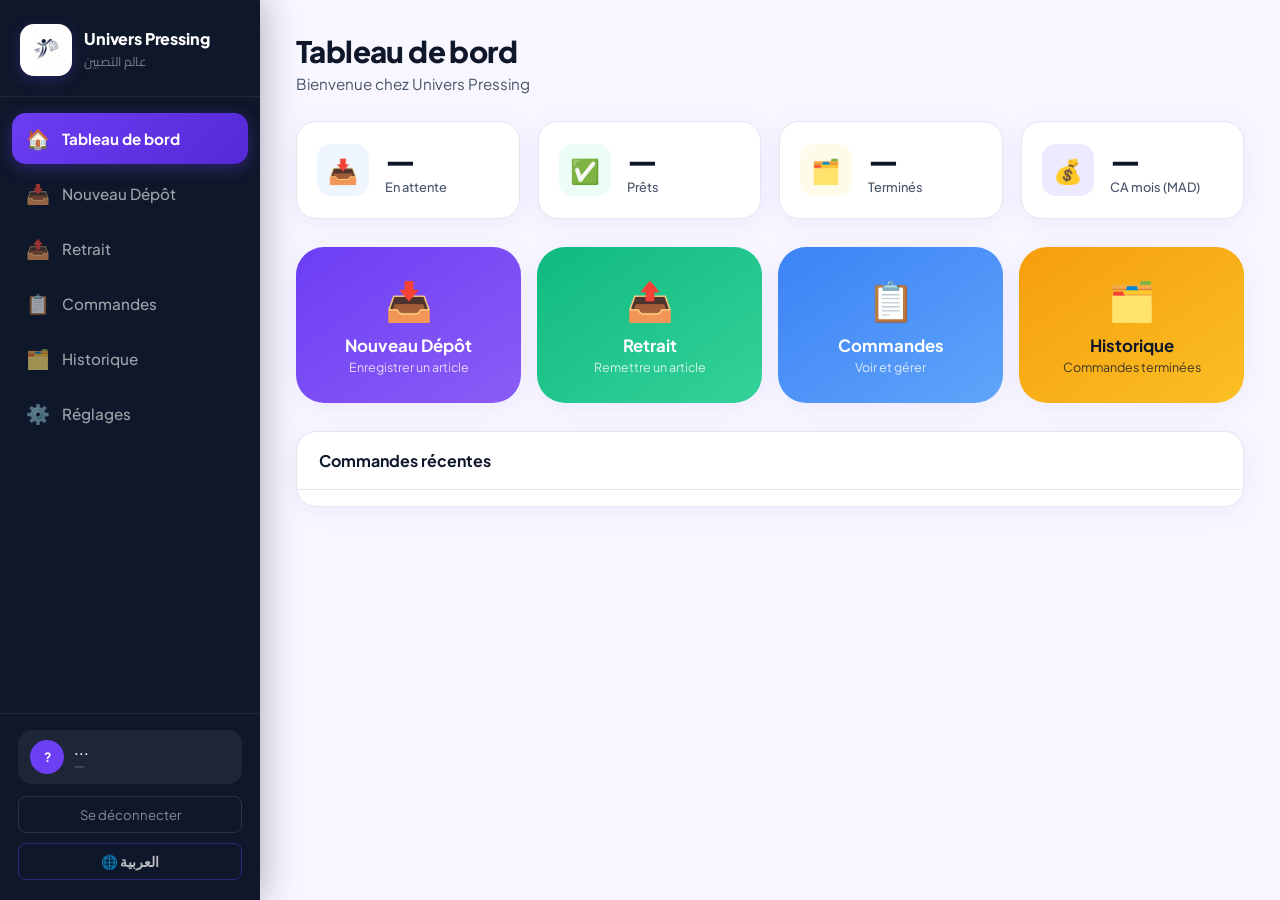
==== views/templates/index.html @ d04f37ff "fix structure" ====
<!DOCTYPE html>
<html lang="fr" dir="ltr">
<head>
<meta charset="UTF-8"/>
<meta name="viewport" content="width=device-width,initial-scale=1.0"/>
<title>Univers Pressing</title>
<link rel="preconnect" href="https://fonts.googleapis.com"/>
<link href="https://fonts.googleapis.com/css2?family=Plus+Jakarta+Sans:wght@400;500;600;700;800&family=Cairo:wght@400;600;700&display=swap" rel="stylesheet"/>
<link rel="stylesheet" href="/static/css/main.css"/>
</head>
<body>

<aside class="sidebar" id="sidebar">
  <div class="sidebar-brand">
    <div class="brand-logo">
      <img src="/static/images/logo.png" alt="Logo"/>
    </div>
    <div class="brand-texts">
      <span class="brand-name-fr">Univers Pressing</span>
      <span class="brand-name-ar">عالم التصبين</span>
    </div>
  </div>
  <nav class="sidebar-nav">
    <!-- Tableau de bord : gérant uniquement -->
    <button class="nav-btn active gerant-only" onclick="showPage('dashboard')" id="nav-dashboard">
      <span class="nav-icon">🏠</span>
      <span data-fr="Tableau de bord" data-ar="لوحة التحكم">Tableau de bord</span>
    </button>
    <!-- Opérations quotidiennes : tous -->
    <button class="nav-btn" onclick="showPage('deposit')" id="nav-deposit">
      <span class="nav-icon">📥</span>
      <span data-fr="Nouveau Dépôt" data-ar="إيداع جديد">Nouveau Dépôt</span>
    </button>
    <button class="nav-btn" onclick="showPage('pickup')" id="nav-pickup">
      <span class="nav-icon">📤</span>
      <span data-fr="Retrait" data-ar="استلام">Retrait</span>
    </button>
    <button class="nav-btn" onclick="showPage('orders')" id="nav-orders">
      <span class="nav-icon">📋</span>
      <span data-fr="Commandes" data-ar="الطلبات">Commandes</span>
    </button>
    <!-- Historique : gérant uniquement -->
    <button class="nav-btn gerant-only" onclick="showPage('history')" id="nav-history">
      <span class="nav-icon">🗂️</span>
      <span data-fr="Historique" data-ar="السجل">Historique</span>
    </button>
    <!-- Réglages : gérant uniquement -->
    <button class="nav-btn gerant-only" onclick="showPage('settings')" id="nav-settings">
      <span class="nav-icon">⚙️</span>
      <span data-fr="Réglages" data-ar="الإعدادات">Réglages</span>
    </button>
  </nav>
  <div class="sidebar-footer">
    <div class="user-badge">
      <div class="user-avatar" id="userAvatar">?</div>
      <div class="user-info">
        <div class="user-name" id="userName">...</div>
        <div class="user-role" id="userRole">—</div>
      </div>
    </div>
    <button class="btn-logout" onclick="doLogout()" data-fr="Se déconnecter" data-ar="تسجيل الخروج">Se déconnecter</button>
    <button class="lang-toggle" id="langToggle" onclick="toggleLang()">🌐 العربية</button>
  </div>
</aside>

<header class="mobile-header">
  <button class="hamburger" onclick="toggleSidebar()">☰</button>
  <div class="mobile-brand">
    <img src="/static/images/logo.png" alt="Logo"/>
    <span>Univers Pressing</span>
  </div>
  <button style="background:none;border:none;font-size:1.2rem;cursor:pointer" onclick="toggleLang()">🌐</button>
</header>

<main class="main-content">

  <!-- ══ DASHBOARD (gérant uniquement) ══ -->
  <section class="page active" id="page-dashboard">
    <div class="page-header">
      <h1 data-fr="Tableau de bord" data-ar="لوحة التحكم">Tableau de bord</h1>
      <p class="page-subtitle" data-fr="Bienvenue chez Univers Pressing" data-ar="مرحباً بكم في عالم التصبين">Bienvenue chez Univers Pressing</p>
    </div>
    <div class="stats-grid">
      <div class="stat-card s-blue">
        <div class="stat-icon-wrap">📥</div>
        <div><div class="stat-value" id="stat-received">—</div><div class="stat-label" data-fr="En attente" data-ar="قيد الانتظار">En attente</div></div>
      </div>
      <div class="stat-card s-green">
        <div class="stat-icon-wrap">✅</div>
        <div><div class="stat-value" id="stat-ready">—</div><div class="stat-label" data-fr="Prêts" data-ar="جاهز">Prêts</div></div>
      </div>
      <div class="stat-card s-amber">
        <div class="stat-icon-wrap">🗂️</div>
        <div><div class="stat-value" id="stat-completed">—</div><div class="stat-label" data-fr="Terminés" data-ar="مكتمل">Terminés</div></div>
      </div>
      <div class="stat-card s-purple">
        <div class="stat-icon-wrap">💰</div>
        <div><div class="stat-value" id="stat-revenue">—</div><div class="stat-label" data-fr="CA mois (MAD)" data-ar="إيرادات الشهر">CA mois (MAD)</div></div>
      </div>
    </div>
    <div class="dashboard-actions">
      <button class="action-card ac-purple" onclick="showPage('deposit')">
        <span class="action-icon">📥</span>
        <div class="action-label" data-fr="Nouveau Dépôt" data-ar="إيداع جديد">Nouveau Dépôt</div>
        <div class="action-sub" data-fr="Enregistrer un article" data-ar="تسجيل قطعة">Enregistrer un article</div>
      </button>
      <button class="action-card ac-green" onclick="showPage('pickup')">
        <span class="action-icon">📤</span>
        <div class="action-label" data-fr="Retrait" data-ar="استلام">Retrait</div>
        <div class="action-sub" data-fr="Remettre un article" data-ar="تسليم قطعة">Remettre un article</div>
      </button>
      <button class="action-card ac-blue" onclick="showPage('orders')">
        <span class="action-icon">📋</span>
        <div class="action-label" data-fr="Commandes" data-ar="الطلبات">Commandes</div>
        <div class="action-sub" data-fr="Voir et gérer" data-ar="عرض وإدارة">Voir et gérer</div>
      </button>
      <button class="action-card ac-amber" onclick="showPage('history')">
        <span class="action-icon">🗂️</span>
        <div class="action-label" data-fr="Historique" data-ar="السجل">Historique</div>
        <div class="action-sub" data-fr="Commandes terminées" data-ar="المكتملة">Commandes terminées</div>
      </button>
    </div>
    <div class="section-card">
      <div class="section-card-header">
        <h2 data-fr="Commandes récentes" data-ar="الطلبات الأخيرة">Commandes récentes</h2>
      </div>
      <div id="recentList" style="padding:8px 8px"></div>
    </div>
  </section>

  <!-- ══ DEPOT ══ -->
  <section class="page" id="page-deposit">
    <div class="page-header">
      <h1 data-fr="Nouveau Dépôt" data-ar="إيداع جديد">Nouveau Dépôt</h1>
      <p class="page-subtitle" data-fr="Enregistrer un article client" data-ar="تسجيل قطعة ملابس">Enregistrer un article client</p>
    </div>
    <div class="form-card">
      <form id="depositForm" enctype="multipart/form-data">
        <div class="form-section">
          <div class="form-section-title"><div class="section-badge">👤</div><span data-fr="Informations client" data-ar="معلومات الزبون">Informations client</span></div>
          <div class="form-grid">
            <div class="form-group">
              <label data-fr="Nom du client *" data-ar="اسم الزبون *">Nom du client *</label>
              <input type="text" name="customer_name" class="form-input" placeholder="Ex: Mohammed Alami" required/>
            </div>
            <div class="form-group">
              <label data-fr="Téléphone *" data-ar="رقم الهاتف *">Téléphone *</label>
              <input type="tel" name="customer_phone" class="form-input" placeholder="06 XX XX XX XX" required/>
            </div>
          </div>
        </div>
        <div class="form-section">
          <div class="form-section-title"><div class="section-badge">👔</div><span data-fr="Article et service" data-ar="القطعة ونوع الخدمة">Article et service</span></div>
          <div class="form-grid">
            <div class="form-group">
              <label data-fr="Type d'article *" data-ar="نوع القطعة *">Type d'article *</label>
              <select name="article_type" id="articleSelect" class="form-input" required onchange="updatePrice()">
                <option value="">-- Choisir l'article --</option>
              </select>
            </div>
            <div class="form-group">
              <label data-fr="Type de service *" data-ar="نوع الخدمة *">Type de service *</label>
              <select name="service_type" id="serviceSelect" class="form-input" required onchange="updatePrice()">
                <option value="">-- Choisir le service --</option>
              </select>
            </div>
          </div>
          <div class="price-display" id="priceDisplay" style="display:none">
            <span style="font-size:.85rem;color:var(--text-mid);font-weight:600" data-fr="Prix catalogue:" data-ar="السعر:">Prix catalogue:</span>
            <span class="price-value" id="catalogPrice">—</span>
          </div>
          <div class="form-group" style="margin-top:12px">
            <label class="toggle-label">
              <span data-fr="Article de haute valeur ?" data-ar="قطعة ذات قيمة عالية؟">Article de haute valeur ?</span>
              <div class="toggle-switch">
                <input type="checkbox" name="is_high_value" value="1" id="highValueToggle" onchange="toggleHighValue()"/>
                <span class="toggle-slider"></span>
              </div>
            </label>
          </div>
          <div class="form-group" id="manualPriceGroup" style="display:none">
            <label data-fr="Prix personnalisé (MAD)" data-ar="سعر مخصص">Prix personnalisé (MAD)</label>
            <input type="number" name="final_price" id="finalPriceInput" class="form-input" step="0.50" min="0"/>
            <input type="hidden" name="price_overridden" id="priceOverrideHidden" value="0"/>
            <p class="form-hint" data-fr="Prix manuel — catalogue ignoré" data-ar="سعر يدوي">Prix manuel — catalogue ignoré</p>
          </div>
        </div>
        <div class="form-section">
          <div class="form-section-title"><div class="section-badge">📅</div><span data-fr="Dates" data-ar="التواريخ">Dates</span></div>
          <div class="form-grid">
            <div class="form-group">
              <label data-fr="Date de dépôt *" data-ar="تاريخ الاستلام *">Date de dépôt *</label>
              <input type="date" name="deposit_date" id="depositDate" class="form-input" required/>
            </div>
            <div class="form-group">
              <label data-fr="Date prévue de retrait *" data-ar="تاريخ التسليم *">Date prévue de retrait *</label>
              <input type="date" name="expected_pickup_date" id="pickupDateInput" class="form-input" required/>
            </div>
          </div>
        </div>
        <div class="form-section">
          <div class="form-section-title"><div class="section-badge">🤝</div><span data-fr="Personne autorisée" data-ar="الشخص المفوّض">Personne autorisée</span></div>
          <div class="form-grid">
            <div class="form-group">
              <label data-fr="Nom (optionnel)" data-ar="الاسم (اختياري)">Nom (optionnel)</label>
              <input type="text" name="authorized_person_name" class="form-input" placeholder="Ex: Fatima"/>
            </div>
            <div class="form-group">
              <label data-fr="Relation" data-ar="صلة القرابة">Relation</label>
              <input type="text" name="authorized_person_relation" class="form-input" placeholder="Ex: Épouse, Fils..."/>
            </div>
          </div>
        </div>
        <div class="form-section">
          <div class="form-section-title"><div class="section-badge">📷</div><span data-fr="Photo de l'article" data-ar="صورة القطعة">Photo de l'article</span></div>
          <div class="photo-upload-area" onclick="document.getElementById('photoInput').click()">
            <span class="photo-upload-icon" id="photoIcon">📷</span>
            <p id="photoText" data-fr="Cliquer pour ajouter une photo (optionnel)" data-ar="اضغط لإضافة صورة">Cliquer pour ajouter une photo (optionnel)</p>
            <img id="photoPreview" src="" style="display:none;max-width:100%;max-height:180px;border-radius:10px;margin-top:10px"/>
          </div>
          <input type="file" id="photoInput" name="article_photo" accept="image/*" capture="environment" style="display:none" onchange="previewPhoto(this)"/>
        </div>
        <div class="form-section">
          <div class="form-group">
            <label data-fr="Notes / Observations" data-ar="ملاحظات">Notes / Observations</label>
            <textarea name="notes" class="form-input" rows="3" placeholder="Taches, couleur, instructions spéciales..."></textarea>
          </div>
        </div>
        <button type="submit" class="btn btn-primary btn-lg btn-full" id="submitBtn">
          <span data-fr="Enregistrer le Dépôt" data-ar="حفظ الإيداع">Enregistrer le Dépôt</span>
        </button>
      </form>
    </div>
  </section>

  <!-- ══ RETRAIT ══ -->
  <section class="page" id="page-pickup">
    <div class="page-header">
      <h1 data-fr="Retrait d'article" data-ar="استلام قطعة">Retrait d'article</h1>
      <p class="page-subtitle" data-fr="Entrez le code de retrait" data-ar="أدخل رمز الاستلام">Entrez le code de retrait</p>
    </div>
    <div class="form-card" style="max-width:580px">
      <div style="display:flex;gap:12px">
        <input type="text" id="pickupCodeField" class="pickup-code-field" placeholder="AB12CD" maxlength="6" oninput="this.value=this.value.toUpperCase()"/>
        <button class="btn btn-primary btn-lg" onclick="lookupPickup()" data-fr="Rechercher" data-ar="بحث">Rechercher</button>
      </div>
    </div>
    <div id="pickupResult" style="margin-top:20px"></div>
  </section>

  <!-- ══ COMMANDES ══ -->
  <section class="page" id="page-orders">
    <div class="page-header">
      <div class="page-header-row">
        <div>
          <h1 data-fr="Commandes actives" data-ar="الطلبات النشطة">Commandes actives</h1>
          <p class="page-subtitle" data-fr="Reçues et prêtes" data-ar="المستلمة والجاهزة">Reçues et prêtes</p>
        </div>
        <input type="text" class="search-input" placeholder="🔍 Rechercher..." oninput="searchOrders(this.value)"/>
      </div>
      <div class="filter-tabs">
        <button class="filter-tab active" onclick="filterOrders('all',this)" data-fr="Tous" data-ar="الكل">Tous</button>
        <button class="filter-tab" onclick="filterOrders('received',this)" data-fr="Reçus" data-ar="مستلم">Reçus</button>
        <button class="filter-tab" onclick="filterOrders('ready',this)" data-fr="Prêts" data-ar="جاهز">Prêts</button>
      </div>
    </div>
    <div id="ordersList" class="orders-grid"></div>
  </section>

  <!-- ══ HISTORIQUE (gérant uniquement) ══ -->
  <section class="page" id="page-history">
    <div class="page-header">
      <h1 data-fr="Historique" data-ar="السجل">Historique</h1>
      <p class="page-subtitle" data-fr="Commandes terminées" data-ar="المكتملة">Commandes terminées</p>
    </div>
    <div id="historyList" class="orders-grid"></div>
  </section>

  <!-- ══ REGLAGES (gérant uniquement) ══ -->
  <section class="page" id="page-settings">
    <div class="page-header">
      <h1 data-fr="Réglages" data-ar="الإعدادات">Réglages</h1>
      <p class="page-subtitle" data-fr="Rappels automatiques aux clients" data-ar="التذكيرات التلقائية">Rappels automatiques aux clients</p>
    </div>
    <div class="form-card">
      <div class="form-section">
        <div class="form-section-title"><div class="section-badge">💬</div><span data-fr="Envoi de messages WhatsApp" data-ar="إرسال رسائل واتساب">Envoi de messages WhatsApp</span></div>
        <div class="info-box">
          <p style="font-size:.95rem;color:var(--text-mid);line-height:1.7">
            <span data-fr="Au moment du dépôt et quand une commande est prête, l'application génère automatiquement le message complet." data-ar="عند الإيداع وعند جاهزية الطلب، التطبيق يولد الرسالة تلقائياً.">
              Au moment du dépôt et quand une commande est prête, l'application génère automatiquement le message complet.
            </span>
          </p>
        </div>
      </div>
      <div class="form-section">
        <div class="form-section-title"><div class="section-badge">🔔</div><span data-fr="Rappels automatiques" data-ar="التذكيرات التلقائية">Rappels automatiques</span></div>
        <div style="background:var(--bg);border-radius:var(--radius);padding:18px 20px;margin-bottom:16px;border:1px solid var(--border)">
          <div style="display:flex;align-items:center;justify-content:space-between;margin-bottom:12px;flex-wrap:wrap;gap:10px">
            <div>
              <div style="font-weight:700;font-size:.95rem;color:var(--navy)" data-fr="Rappel mensuel — Article non récupéré" data-ar="تذكير شهري — قطعة لم تُستلم">Rappel mensuel — Article non récupéré</div>
              <div style="font-size:.82rem;color:var(--text-light);margin-top:2px" data-fr="Envoyé chaque mois si l'article n'est pas retiré" data-ar="يُرسل كل شهر إذا لم تُستلم القطعة">Envoyé chaque mois si l'article n'est pas retiré</div>
            </div>
            <button class="btn btn-primary" onclick="runMonthlyReminders()" id="btnMonthly">
              <span data-fr="Envoyer les rappels maintenant" data-ar="إرسال التذكيرات الآن">Envoyer les rappels maintenant</span>
            </button>
          </div>
          <div id="monthlyRemindersList"></div>
        </div>
        <div style="background:var(--danger-bg);border-radius:var(--radius);padding:18px 20px;border:1px solid #FECACA">
          <div style="display:flex;align-items:center;justify-content:space-between;margin-bottom:12px;flex-wrap:wrap;gap:10px">
            <div>
              <div style="font-weight:700;font-size:.95rem;color:var(--danger)" data-fr="Alerte 3 mois — Déclinaison de responsabilité" data-ar="تنبيه 3 أشهر — إخلاء المسؤولية">Alerte 3 mois — Déclinaison de responsabilité</div>
              <div style="font-size:.82rem;color:#EF4444;margin-top:2px" data-fr="Envoyé aux clients dont l'article approche 3 mois non retiré" data-ar="يُرسل للزبائن الذين لم يستلموا قطعتهم منذ 3 أشهر">Envoyé aux clients dont l'article approche 3 mois non retiré</div>
            </div>
            <button class="btn btn-danger" onclick="runThreeMonthAlerts()" id="btnThreeMonth">
              <span data-fr="Envoyer les alertes 3 mois" data-ar="إرسال تنبيهات 3 أشهر">Envoyer les alertes 3 mois</span>
            </button>
          </div>
          <div id="threeMonthAlertsList"></div>
        </div>
      </div>
    </div>
  </section>

</main>

<!-- Modal -->
<div class="modal-overlay" id="modalOverlay" onclick="closeModal()"></div>
<div class="modal" id="mainModal">
  <button class="modal-close" onclick="closeModal()">✕</button>
  <div id="modalContent"></div>
</div>

<div class="toast" id="toast"></div>

<script src="/static/js/catalog_data.js"></script>
<script src="/static/js/app.js"></script>
</body>
</html>
---- static/css/main.css ----
/* ============================================================
   UNIVERS PRESSING v2 — Design System
   Palette: Indigo #6C3EF4 + Amber #F59E0B + Navy #0F172A
   ============================================================ */
:root {
  --primary:       #6C3EF4;
  --primary-dark:  #5429D6;
  --primary-mid:   #7C4EF8;
  --primary-light: #EDE9FE;
  --accent:        #F59E0B;
  --accent-light:  #FEF3C7;
  --navy:          #0F172A;
  --navy2:         #1E293B;
  --white:         #FFFFFF;
  --bg:            #F8F7FF;
  --bg2:           #F1EFFC;
  --text:          #1E293B;
  --text-mid:      #475569;
  --text-light:    #94A3B8;
  --border:        #E2E8F0;
  --border2:       #C4B5FD;
  --success:       #10B981;
  --success-bg:    #ECFDF5;
  --info:          #3B82F6;
  --info-bg:       #EFF6FF;
  --danger:        #EF4444;
  --danger-bg:     #FEF2F2;
  --warn:          #F59E0B;
  --warn-bg:       #FFFBEB;
  --radius:        14px;
  --radius-sm:     8px;
  --radius-lg:     20px;
  --radius-xl:     28px;
  --shadow:        0 4px 24px rgba(108,62,244,0.08);
  --shadow-md:     0 8px 40px rgba(108,62,244,0.13);
  --shadow-lg:     0 20px 60px rgba(108,62,244,0.18);
  --sidebar-w:     260px;
  --font:          'Plus Jakarta Sans', sans-serif;
  --font-ar:       'Cairo', sans-serif;
  --tr:            0.2s cubic-bezier(.4,0,.2,1);
}

/* ── Reset ── */
*, *::before, *::after { box-sizing: border-box; margin: 0; padding: 0; }
html { font-size: 16px; scroll-behavior: smooth; }
body { font-family: var(--font); background: var(--bg); color: var(--text); display: flex; min-height: 100vh; overflow-x: hidden; }

/* ══ SIDEBAR ══════════════════════════════════════════════ */
.sidebar {
  width: var(--sidebar-w);
  min-height: 100vh;
  background: var(--navy);
  position: fixed; left: 0; top: 0; bottom: 0;
  display: flex; flex-direction: column;
  z-index: 200;
  box-shadow: 4px 0 32px rgba(15,23,42,0.3);
  transition: transform var(--tr);
}

.sidebar-brand {
  padding: 24px 20px 20px;
  border-bottom: 1px solid rgba(255,255,255,0.07);
  display: flex; align-items: center; gap: 12px;
}
.brand-logo {
  width: 52px; height: 52px;
  background: var(--white);
  border-radius: 14px;
  display: flex; align-items: center; justify-content: center;
  overflow: hidden; flex-shrink: 0;
  box-shadow: 0 4px 14px rgba(108,62,244,0.25);
}
.brand-logo img { width: 44px; height: 44px; object-fit: contain; }
.brand-texts { display: flex; flex-direction: column; }
.brand-name-fr { font-size: 1rem; font-weight: 800; color: var(--white); letter-spacing: -0.01em; }
.brand-name-ar { font-family: var(--font-ar); font-size: 0.78rem; color: rgba(255,255,255,0.45); margin-top: 1px; }

.sidebar-nav { flex: 1; padding: 16px 12px; display: flex; flex-direction: column; gap: 4px; }

.nav-btn {
  display: flex; align-items: center; gap: 12px;
  width: 100%; padding: 13px 14px;
  border: none; background: transparent;
  color: rgba(255,255,255,0.6);
  border-radius: var(--radius); cursor: pointer;
  font-size: 0.95rem; font-family: var(--font); font-weight: 500;
  text-align: left; transition: all var(--tr);
}
.nav-btn:hover { background: rgba(108,62,244,0.2); color: var(--white); transform: translateX(3px); }
.nav-btn.active {
  background: linear-gradient(135deg, var(--primary) 0%, var(--primary-dark) 100%);
  color: var(--white); font-weight: 700;
  box-shadow: 0 4px 16px rgba(108,62,244,0.35);
}
.nav-icon { font-size: 1.2rem; min-width: 24px; text-align: center; }

.sidebar-footer {
  padding: 16px 18px 20px;
  border-top: 1px solid rgba(255,255,255,0.07);
}
.user-badge {
  display: flex; align-items: center; gap: 10px;
  background: rgba(255,255,255,0.06);
  border-radius: var(--radius); padding: 10px 12px;
  margin-bottom: 12px;
}
.user-avatar {
  width: 34px; height: 34px;
  background: var(--primary); border-radius: 50%;
  display: flex; align-items: center; justify-content: center;
  font-size: 0.8rem; font-weight: 700; color: var(--white);
  flex-shrink: 0;
}
.user-info { flex: 1; min-width: 0; }
.user-name { font-size: 0.85rem; font-weight: 600; color: var(--white); white-space: nowrap; overflow: hidden; text-overflow: ellipsis; }
.user-role { font-size: 0.72rem; color: rgba(255,255,255,0.4); }
.btn-logout {
  width: 100%; padding: 9px; border: 1px solid rgba(255,255,255,0.12);
  background: transparent; color: rgba(255,255,255,0.5);
  border-radius: var(--radius-sm); cursor: pointer;
  font-size: 0.82rem; font-family: var(--font); transition: all var(--tr);
  margin-bottom: 10px;
}
.btn-logout:hover { background: rgba(239,68,68,0.15); border-color: rgba(239,68,68,0.3); color: #FCA5A5; }
.lang-toggle {
  width: 100%; padding: 9px; border: 1px solid rgba(108,62,244,0.4);
  background: transparent; color: rgba(255,255,255,0.7);
  border-radius: var(--radius-sm); cursor: pointer;
  font-size: 0.85rem; font-family: var(--font); font-weight: 600;
  transition: all var(--tr);
}
.lang-toggle:hover { background: var(--primary); color: var(--white); border-color: var(--primary); }

/* ══ MOBILE HEADER ════════════════════════════════════════ */
.mobile-header {
  display: none; position: fixed; top: 0; left: 0; right: 0; height: 58px;
  background: var(--navy); align-items: center; justify-content: space-between;
  padding: 0 16px; z-index: 300; box-shadow: 0 2px 16px rgba(15,23,42,0.3);
}
.hamburger { background: none; border: none; color: white; font-size: 1.4rem; cursor: pointer; }
.mobile-brand { display: flex; align-items: center; gap: 8px; }
.mobile-brand img { width: 32px; height: 32px; background: white; border-radius: 8px; padding: 2px; }
.mobile-brand span { color: white; font-weight: 700; font-size: 0.95rem; }

/* ══ MAIN CONTENT ═════════════════════════════════════════ */
.main-content { margin-left: var(--sidebar-w); flex: 1; padding: 32px 36px; min-height: 100vh; }

/* ══ PAGES ════════════════════════════════════════════════ */
.page { display: none; animation: fadeUp .3s ease; }
.page.active { display: block; }
@keyframes fadeUp { from { opacity:0; transform:translateY(16px); } to { opacity:1; transform:translateY(0); } }

.page-header { margin-bottom: 28px; }
.page-header h1 { font-size: 1.85rem; font-weight: 800; color: var(--navy); letter-spacing: -0.02em; }
.page-subtitle { color: var(--text-mid); margin-top: 4px; font-size: 0.95rem; }
.page-header-row { display: flex; justify-content: space-between; align-items: flex-end; gap: 16px; flex-wrap: wrap; }

/* ══ STATS GRID ═══════════════════════════════════════════ */
.stats-grid { display: grid; grid-template-columns: repeat(4,1fr); gap: 18px; margin-bottom: 28px; }
.stat-card {
  background: var(--white); border-radius: var(--radius-lg);
  padding: 22px 20px; display: flex; align-items: center; gap: 16px;
  box-shadow: var(--shadow); transition: transform var(--tr), box-shadow var(--tr);
  border: 1px solid var(--border);
}
.stat-card:hover { transform: translateY(-3px); box-shadow: var(--shadow-md); }
.stat-icon-wrap {
  width: 52px; height: 52px; border-radius: 14px;
  display: flex; align-items: center; justify-content: center; font-size: 1.5rem; flex-shrink: 0;
}
.s-blue  .stat-icon-wrap { background: #EFF6FF; }
.s-green .stat-icon-wrap { background: #ECFDF5; }
.s-amber .stat-icon-wrap { background: #FFFBEB; }
.s-purple .stat-icon-wrap { background: var(--primary-light); }
.stat-value { font-size: 1.9rem; font-weight: 800; color: var(--navy); letter-spacing: -0.03em; line-height: 1; }
.stat-label { font-size: 0.8rem; color: var(--text-mid); margin-top: 3px; font-weight: 500; }

/* ══ ACTION CARDS ═════════════════════════════════════════ */
.dashboard-actions { display: grid; grid-template-columns: repeat(4,1fr); gap: 16px; margin-bottom: 28px; }
.action-card {
  border: none; border-radius: var(--radius-xl);
  padding: 28px 18px; cursor: pointer; text-align: center;
  box-shadow: var(--shadow); transition: all var(--tr); font-family: var(--font);
}
.action-card:hover { transform: translateY(-5px); box-shadow: var(--shadow-lg); }
.action-icon { font-size: 2.4rem; margin-bottom: 10px; display: block; }
.action-label { font-size: 1.05rem; font-weight: 700; margin-bottom: 3px; }
.action-sub { font-size: 0.78rem; opacity: 0.8; }
.ac-purple { background: linear-gradient(145deg,#6C3EF4,#8B5CF6); color: white; }
.ac-green  { background: linear-gradient(145deg,#10B981,#34D399); color: white; }
.ac-blue   { background: linear-gradient(145deg,#3B82F6,#60A5FA); color: white; }
.ac-amber  { background: linear-gradient(145deg,#F59E0B,#FBBF24); color: var(--navy); }

/* ══ SECTION CARD ═════════════════════════════════════════ */
.section-card { background: var(--white); border-radius: var(--radius-lg); box-shadow: var(--shadow); border: 1px solid var(--border); overflow: hidden; }
.section-card-header { padding: 18px 22px; border-bottom: 1px solid var(--border); display: flex; align-items: center; justify-content: space-between; }
.section-card-header h2 { font-size: 1rem; font-weight: 700; color: var(--navy); }

/* ══ FORM CARD ════════════════════════════════════════════ */
.form-card { background: var(--white); border-radius: var(--radius-xl); box-shadow: var(--shadow-md); padding: 32px; max-width: 880px; border: 1px solid var(--border); }
.form-section { margin-bottom: 28px; padding-bottom: 24px; border-bottom: 1px solid var(--bg2); }
.form-section:last-child { border-bottom: none; margin-bottom: 0; }
.form-section-title { display: flex; align-items: center; gap: 8px; font-size: 1rem; font-weight: 700; color: var(--navy); margin-bottom: 18px; }
.section-badge { width: 28px; height: 28px; background: var(--primary-light); border-radius: 8px; display: flex; align-items: center; justify-content: center; font-size: 1rem; flex-shrink: 0; }
.form-grid { display: grid; grid-template-columns: 1fr 1fr; gap: 18px; }
.form-group { display: flex; flex-direction: column; gap: 6px; }
.form-group label { font-size: 0.82rem; font-weight: 600; color: var(--text-mid); text-transform: uppercase; letter-spacing: 0.05em; }
.form-input {
  padding: 13px 15px; border: 2px solid var(--border);
  border-radius: var(--radius); font-size: 1rem; font-family: var(--font);
  color: var(--text); background: var(--bg); outline: none;
  transition: border-color var(--tr), box-shadow var(--tr);
}
.form-input:focus { border-color: var(--primary); background: white; box-shadow: 0 0 0 4px rgba(108,62,244,0.08); }
select.form-input { cursor: pointer; }
textarea.form-input { resize: vertical; min-height: 80px; }
.form-hint { font-size: 0.78rem; color: var(--warn); font-style: italic; }

/* Price display */
.price-display {
  display: flex; align-items: center; gap: 10px;
  background: var(--accent-light); border: 2px solid var(--accent);
  border-radius: var(--radius); padding: 14px 18px; margin: 12px 0;
}
.price-value { font-size: 1.9rem; font-weight: 800; color: var(--navy); letter-spacing: -0.03em; }
.price-currency { font-size: 0.85rem; color: var(--text-mid); font-weight: 600; }

/* Toggle */
.toggle-label { display: flex; align-items: center; justify-content: space-between; cursor: pointer; font-size: 0.95rem; font-weight: 600; gap: 14px; }
.toggle-switch { position: relative; width: 50px; height: 26px; flex-shrink: 0; }
.toggle-switch input { opacity: 0; width: 0; height: 0; }
.toggle-slider { position: absolute; inset: 0; background: var(--border); border-radius: 26px; transition: var(--tr); cursor: pointer; }
.toggle-slider::before { content:''; position:absolute; height:18px;width:18px; left:4px;bottom:4px; background:white; border-radius:50%; transition:var(--tr); box-shadow:0 2px 4px rgba(0,0,0,0.15); }
input:checked + .toggle-slider { background: var(--primary); }
input:checked + .toggle-slider::before { transform: translateX(24px); }

/* Photo upload */
.photo-upload-area {
  border: 2px dashed var(--border); border-radius: var(--radius-lg);
  padding: 28px; text-align: center; cursor: pointer;
  transition: all var(--tr); background: var(--bg);
}
.photo-upload-area:hover { border-color: var(--primary); background: var(--primary-light); }
.photo-upload-icon { font-size: 2.2rem; display: block; margin-bottom: 8px; }

/* ══ BUTTONS ══════════════════════════════════════════════ */
.btn {
  display: inline-flex; align-items: center; justify-content: center; gap: 7px;
  padding: 11px 22px; border: none; border-radius: var(--radius);
  font-size: 0.9rem; font-weight: 700; font-family: var(--font);
  cursor: pointer; transition: all var(--tr); text-decoration: none;
}
.btn:hover { transform: translateY(-2px); box-shadow: var(--shadow-md); }
.btn:active { transform: translateY(0); }
.btn-primary { background: linear-gradient(135deg,var(--primary),var(--primary-dark)); color: white; }
.btn-success { background: linear-gradient(135deg,#10B981,#059669); color: white; }
.btn-warning { background: linear-gradient(135deg,#F59E0B,#D97706); color: white; }
.btn-danger  { background: linear-gradient(135deg,var(--danger),#DC2626); color: white; }
.btn-amber   { background: linear-gradient(135deg,var(--accent),#D97706); color: var(--navy); }
.btn-outline { background: transparent; border: 2px solid var(--primary); color: var(--primary); }
.btn-outline:hover { background: var(--primary); color: white; }
.btn-ghost   { background: var(--bg2); color: var(--text-mid); border: 1px solid var(--border); }
.btn-ghost:hover { background: var(--border); box-shadow: none; }
.btn-lg { padding: 15px 32px; font-size: 1.05rem; border-radius: var(--radius-lg); }
.btn-full { width: 100%; }

/* ══ ORDER CARDS ══════════════════════════════════════════ */
.orders-grid { display: flex; flex-direction: column; gap: 12px; padding: 4px; }
.order-card {
  background: var(--white); border-radius: var(--radius-lg);
  box-shadow: var(--shadow); padding: 18px 22px;
  display: flex; align-items: center; justify-content: space-between; gap: 18px;
  transition: all var(--tr); border: 1px solid var(--border);
  cursor: pointer; border-left: 4px solid transparent;
}
.order-card:hover { transform: translateX(4px); box-shadow: var(--shadow-md); border-color: var(--border2); }
.order-card.s-received { border-left-color: var(--info); }
.order-card.s-ready    { border-left-color: var(--success); }
.order-card.s-completed{ border-left-color: var(--accent); }
.order-main { flex: 1; }
.order-number { font-size: 0.75rem; color: var(--text-light); font-weight: 600; letter-spacing: 0.04em; margin-bottom: 3px; }
.order-customer { font-size: 1rem; font-weight: 700; color: var(--navy); }
.order-detail  { font-size: 0.85rem; color: var(--text-mid); margin-top: 2px; }
.order-phone   { font-size: 0.82rem; color: var(--text-light); margin-top: 2px; }
.order-meta { text-align: right; min-width: 110px; }
.order-price { font-size: 1.25rem; font-weight: 800; color: var(--navy); letter-spacing: -0.02em; }
.order-price-unit { font-size: 0.72rem; color: var(--text-light); }
.order-date  { font-size: 0.78rem; color: var(--text-light); margin-top: 3px; }
.order-actions { display: flex; flex-direction: column; gap: 7px; min-width: 130px; }

/* Status badges */
.badge {
  display: inline-flex; align-items: center; gap: 4px;
  padding: 3px 10px; border-radius: 20px;
  font-size: 0.72rem; font-weight: 700; letter-spacing: 0.04em; text-transform: uppercase;
}
.badge-received { background: var(--info-bg); color: var(--info); }
.badge-ready    { background: var(--success-bg); color: var(--success); }
.badge-completed{ background: var(--accent-light); color: #92400E; }

/* Filter tabs */
.filter-tabs { display: flex; gap: 8px; margin-top: 14px; flex-wrap: wrap; }
.filter-tab {
  padding: 7px 18px; border: 2px solid var(--border); background: var(--white);
  border-radius: 20px; cursor: pointer; font-weight: 600; font-size: 0.85rem;
  color: var(--text-mid); transition: all var(--tr); font-family: var(--font);
}
.filter-tab:hover { border-color: var(--primary); color: var(--primary); }
.filter-tab.active { background: var(--primary); color: white; border-color: var(--primary); }

/* Search */
.search-input {
  padding: 10px 16px; border: 2px solid var(--border);
  border-radius: 24px; font-size: 0.9rem; width: 280px; outline: none;
  transition: all var(--tr); background: var(--white); font-family: var(--font);
}
.search-input:focus { border-color: var(--primary); box-shadow: 0 0 0 4px rgba(108,62,244,0.06); }

/* ══ PICKUP ═══════════════════════════════════════════════ */
.pickup-code-field {
  flex: 1; padding: 18px 24px; border: 3px solid var(--border);
  border-radius: var(--radius-lg); font-size: 2rem; font-weight: 800;
  text-align: center; letter-spacing: 0.2em; outline: none;
  transition: all var(--tr); color: var(--navy); text-transform: uppercase;
}
.pickup-code-field:focus { border-color: var(--primary); box-shadow: 0 0 0 4px rgba(108,62,244,0.08); }

/* ══ MODAL ════════════════════════════════════════════════ */
.modal-overlay { display:none; position:fixed; inset:0; background:rgba(15,23,42,0.55); backdrop-filter:blur(4px); z-index:500; }
.modal-overlay.show { display: block; }
.modal {
  display:none; position:fixed; top:50%; left:50%;
  transform:translate(-50%,-50%); background:var(--white);
  border-radius:var(--radius-xl); box-shadow:var(--shadow-lg);
  z-index:600; width:90%; max-width:680px; max-height:88vh; overflow-y:auto; padding:30px;
}
.modal.show { display: block; }
.modal-close {
  position:absolute; top:14px; right:14px;
  background:var(--bg2); border:none; border-radius:50%;
  width:32px; height:32px; cursor:pointer; font-size:0.9rem;
  display:flex; align-items:center; justify-content:center; transition:all var(--tr);
}
.modal-close:hover { background:var(--danger); color:white; }

/* Receipt */
.receipt { max-width: 480px; margin: 0 auto; font-family: var(--font); }
.receipt-header { text-align: center; padding-bottom: 18px; margin-bottom: 18px; border-bottom: 2px dashed var(--border); }
.receipt-logo-wrap { width: 64px; height: 64px; background: var(--primary-light); border-radius: 16px; display: flex; align-items: center; justify-content: center; margin: 0 auto 10px; overflow: hidden; }
.receipt-logo-wrap img { width: 52px; height: 52px; object-fit: contain; }
.receipt-company { font-size: 1.2rem; font-weight: 800; color: var(--navy); }
.receipt-company-ar { font-family: var(--font-ar); font-size: 0.85rem; color: var(--text-mid); margin-top: 2px; }
.receipt-order { font-size: 1.3rem; font-weight: 800; color: var(--navy); margin: 14px 0 6px; }
.pickup-code-badge {
  display: inline-block; background: var(--primary-light);
  border: 2px solid var(--primary); border-radius: var(--radius);
  padding: 10px 24px; font-size: 1.8rem; font-weight: 800;
  letter-spacing: 0.2em; color: var(--primary); margin: 6px 0;
}
.receipt-row { display: flex; justify-content: space-between; padding: 9px 0; border-bottom: 1px solid var(--bg2); font-size: 0.9rem; }
.receipt-label { color: var(--text-mid); font-weight: 500; }
.receipt-val { font-weight: 600; color: var(--text); }
.receipt-total { background: var(--navy); color: white; border-radius: var(--radius); padding: 14px; text-align: center; margin: 14px 0; }
.receipt-total-amt { font-size: 1.9rem; font-weight: 800; }

/* WhatsApp CTA */
.whatsapp-cta {
  background: var(--success-bg); border: 2px solid var(--success);
  border-radius: var(--radius); padding: 14px 18px; margin: 14px 0;
}
.whatsapp-cta p { font-size: 0.9rem; color: var(--success); font-weight: 600; margin-bottom: 10px; }
.whatsapp-msg { font-size: 0.88rem; color: var(--text); background: white; border-radius: 8px; padding: 10px 12px; margin-bottom: 10px; white-space: pre-wrap; line-height: 1.5; }
.whatsapp-btns { display: flex; gap: 8px; }

/* Detail modal */
.detail-grid { display: grid; grid-template-columns: 1fr 1fr; gap: 10px; margin: 12px 0; }
.detail-item { background: var(--bg); border-radius: var(--radius-sm); padding: 10px 14px; }
.detail-item-label { font-size: 0.72rem; color: var(--text-light); font-weight: 600; text-transform: uppercase; letter-spacing: 0.05em; margin-bottom: 3px; }
.detail-item-value { font-size: 0.95rem; font-weight: 600; color: var(--text); }
.history-timeline { list-style: none; }
.history-item { display: flex; gap: 12px; padding: 8px 0; border-bottom: 1px solid var(--bg2); font-size: 0.85rem; }
.history-dot { width: 8px; height: 8px; border-radius: 50%; background: var(--primary); margin-top: 5px; flex-shrink: 0; }

/* Settings */
.twilio-status { margin-bottom: 16px; padding: 11px 14px; border-radius: var(--radius); font-weight: 600; font-size: 0.88rem; }
.twilio-ok  { background: var(--success-bg); color: var(--success); border: 1px solid #A7F3D0; }
.twilio-nok { background: var(--warn-bg); color: #92400E; border: 1px solid #FDE68A; }
.info-box   { background: var(--info-bg); border-radius: var(--radius); padding: 18px 22px; border-left: 4px solid var(--info); }
.instructions-list { list-style: decimal; padding-left: 18px; display: flex; flex-direction: column; gap: 7px; color: var(--text-mid); font-size: 0.92rem; }

/* Toast */
.toast {
  position: fixed; bottom: 28px; left: 50%;
  transform: translateX(-50%) translateY(100px);
  background: var(--navy); color: white; padding: 13px 26px;
  border-radius: 30px; font-size: 0.9rem; font-weight: 600;
  box-shadow: var(--shadow-lg); z-index: 999;
  transition: transform .3s cubic-bezier(.4,0,.2,1); max-width: 90vw; text-align: center;
}
.toast.show { transform: translateX(-50%) translateY(0); }
.toast.success { background: linear-gradient(135deg,#10B981,#059669); }
.toast.error   { background: linear-gradient(135deg,var(--danger),#DC2626); }
.toast.warning { background: linear-gradient(135deg,var(--warn),#D97706); }

/* Empty state / Loading */
.empty-state { text-align: center; padding: 50px 20px; color: var(--text-light); }
.empty-state-icon { font-size: 3.5rem; margin-bottom: 14px; }
.empty-state h3 { font-size: 1.05rem; font-weight: 700; color: var(--text-mid); margin-bottom: 6px; }
.loading-spinner { text-align: center; padding: 36px; color: var(--text-mid); }
.spinner { display: inline-block; width: 30px; height: 30px; border: 3px solid var(--bg2); border-top-color: var(--primary); border-radius: 50%; animation: spin .8s linear infinite; margin-bottom: 10px; }
@keyframes spin { to { transform: rotate(360deg); } }

/* Arabic RTL */
html[dir="rtl"] .sidebar { left: auto; right: 0; box-shadow: -4px 0 32px rgba(15,23,42,0.3); }
html[dir="rtl"] .main-content { margin-left: 0; margin-right: var(--sidebar-w); }
html[dir="rtl"] .nav-btn { text-align: right; font-family: var(--font-ar); }
html[dir="rtl"] .nav-btn:hover { transform: translateX(-3px); }
html[dir="rtl"] .order-card { border-left: none; border-right: 4px solid transparent; }
html[dir="rtl"] .order-card.s-received { border-right-color: var(--info); }
html[dir="rtl"] .order-card.s-ready    { border-right-color: var(--success); }
html[dir="rtl"] .order-card.s-completed{ border-right-color: var(--accent); }
html[dir="rtl"] .order-card:hover { transform: translateX(-4px); }

/* Responsive */
@media (max-width:1100px) {
  .stats-grid { grid-template-columns: repeat(2,1fr); }
  .dashboard-actions { grid-template-columns: repeat(2,1fr); }
}
@media (max-width:900px) {
  .sidebar { transform: translateX(-100%); }
  html[dir="rtl"] .sidebar { transform: translateX(100%); }
  .sidebar.open { transform: translateX(0); }
  .main-content { margin-left: 0; padding: 76px 16px 24px; }
  html[dir="rtl"] .main-content { margin-right: 0; }
  .mobile-header { display: flex; }
  .form-grid { grid-template-columns: 1fr; }
  .detail-grid { grid-template-columns: 1fr; }
}
@media (max-width:600px) {
  .stats-grid { grid-template-columns: 1fr 1fr; gap: 10px; }
  .dashboard-actions { grid-template-columns: 1fr 1fr; }
  .action-card { padding: 18px 12px; }
  .form-card { padding: 18px; }
  .pickup-code-field { font-size: 1.4rem; padding: 14px; }
}
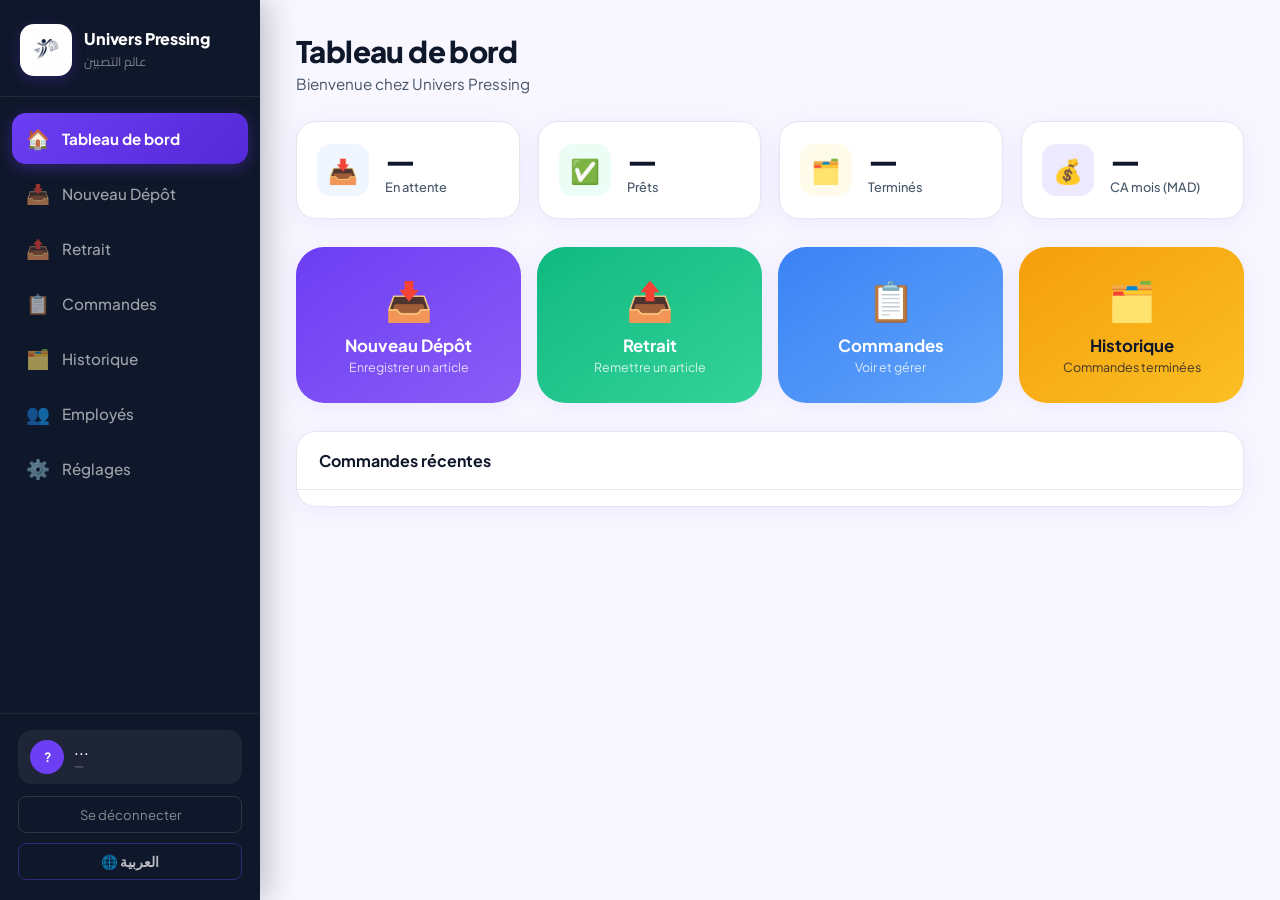
==== commit 2bd1582b: "Add multi-item orders and employee management features" ====
--- a/views/templates/index.html
+++ b/views/templates/index.html
@@ -43,6 +43,11 @@
     <button class="nav-btn gerant-only" onclick="showPage('history')" id="nav-history">
       <span class="nav-icon">🗂️</span>
       <span data-fr="Historique" data-ar="السجل">Historique</span>
+    </button>
+    <!-- Employés : gérant uniquement -->
+    <button class="nav-btn gerant-only" onclick="showPage('employees')" id="nav-employees">
+      <span class="nav-icon">👥</span>
+      <span data-fr="Employés" data-ar="الموظفون">Employés</span>
     </button>
     <!-- Réglages : gérant uniquement -->
     <button class="nav-btn gerant-only" onclick="showPage('settings')" id="nav-settings">
@@ -150,7 +155,15 @@
           </div>
         </div>
         <div class="form-section">
-          <div class="form-section-title"><div class="section-badge">👔</div><span data-fr="Article et service" data-ar="القطعة ونوع الخدمة">Article et service</span></div>
+          <div class="form-section-title" style="display:flex;align-items:center;justify-content:space-between;flex-wrap:wrap;gap:8px">
+            <div style="display:flex;align-items:center;gap:8px">
+              <div class="section-badge">👔</div>
+              <span data-fr="Article et service" data-ar="القطعة ونوع الخدمة">Article et service</span>
+            </div>
+            <button type="button" class="btn btn-ghost" id="addArticleBtn" onclick="addExtraArticle()" style="padding:6px 14px;font-size:.82rem">
+              ➕ <span data-fr="Ajouter un article" data-ar="إضافة قطعة">Ajouter un article</span>
+            </button>
+          </div>
           <div class="form-grid">
             <div class="form-group">
               <label data-fr="Type d'article *" data-ar="نوع القطعة *">Type d'article *</label>
@@ -185,6 +198,16 @@
             <p class="form-hint" data-fr="Prix manuel — catalogue ignoré" data-ar="سعر يدوي">Prix manuel — catalogue ignoré</p>
           </div>
         </div>
+
+        <!-- Conteneur des articles supplémentaires : juste après l'article principal -->
+        <div id="extraArticlesContainer"></div>
+
+        <!-- Prix total de la commande (visible si plusieurs articles) -->
+        <div id="orderTotalDisplay" style="display:none;background:var(--primary,#0F172A);color:#fff;border-radius:var(--radius,12px);padding:14px 18px;margin-bottom:14px;align-items:center;justify-content:space-between">
+          <span style="font-weight:700;font-size:.95rem">💰 <span data-fr="Total commande" data-ar="مجموع الطلب">Total commande</span></span>
+          <span id="orderTotalAmount" style="font-size:1.3rem;font-weight:800">0.00 MAD</span>
+        </div>
+
         <div class="form-section">
           <div class="form-section-title"><div class="section-badge">📅</div><span data-fr="Dates" data-ar="التواريخ">Dates</span></div>
           <div class="form-grid">
@@ -323,6 +346,49 @@
     </div>
   </section>
 
+  <!-- ══ EMPLOYÉS (gérant uniquement) ══ -->
+  <section class="page" id="page-employees">
+    <div class="page-header">
+      <h1 data-fr="Gestion des employés" data-ar="إدارة الموظفين">Gestion des employés</h1>
+      <p class="page-subtitle" data-fr="Créez et gérez les comptes employés" data-ar="أنشئ وأدر حسابات الموظفين">Créez et gérez les comptes employés</p>
+    </div>
+
+    <div class="form-card" style="margin-bottom:18px">
+      <div class="form-section">
+        <div class="form-section-title">
+          <div class="section-badge">➕</div>
+          <span data-fr="Nouveau compte employé" data-ar="حساب موظف جديد">Nouveau compte employé</span>
+        </div>
+        <form id="employeeForm">
+          <div class="form-grid">
+            <div class="form-group">
+              <label data-fr="Nom complet *" data-ar="الاسم الكامل *">Nom complet *</label>
+              <input type="text" name="full_name" class="form-input" required/>
+            </div>
+            <div class="form-group">
+              <label data-fr="Identifiant *" data-ar="اسم المستخدم *">Identifiant *</label>
+              <input type="text" name="username" class="form-input" required/>
+            </div>
+            <div class="form-group">
+              <label data-fr="Mot de passe *" data-ar="كلمة المرور *">Mot de passe *</label>
+              <input type="text" name="password" class="form-input" required/>
+            </div>
+          </div>
+          <button type="submit" class="btn btn-primary" style="margin-top:10px">
+            ➕ <span data-fr="Créer le compte" data-ar="إنشاء الحساب">Créer le compte</span>
+          </button>
+        </form>
+      </div>
+    </div>
+
+    <div class="section-card">
+      <div class="section-card-header">
+        <h2 data-fr="Liste des employés" data-ar="قائمة الموظفين">Liste des employés</h2>
+      </div>
+      <div id="employeesList" style="padding:8px"></div>
+    </div>
+  </section>
+
 </main>
 
 <!-- Modal -->
